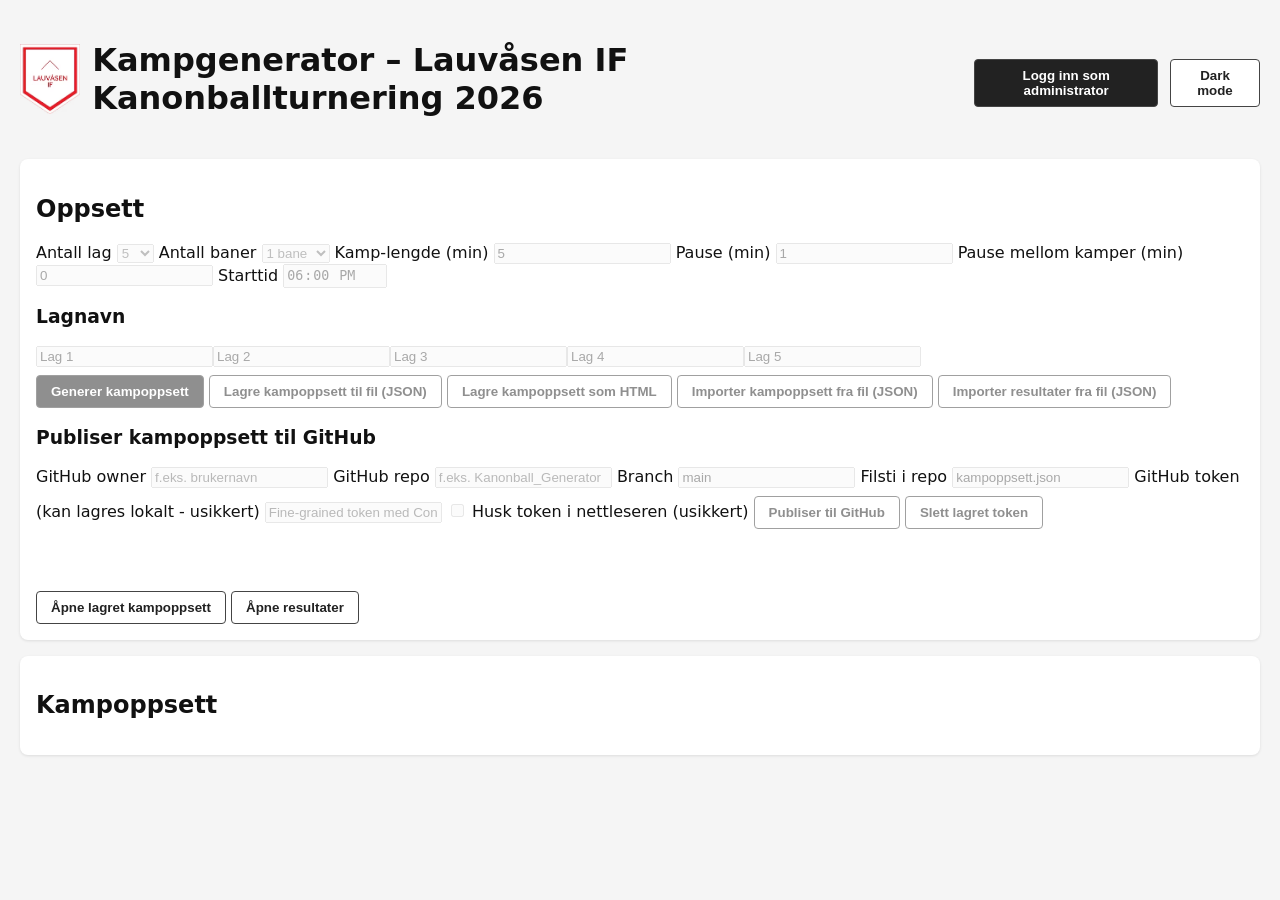
==== index.html @ 57fb6012 "Initial commit med alle filer" ====
<!DOCTYPE html>
<html lang="no">
<head>
  <meta charset="UTF-8">
  <title>Kampgenerator – Lauvåsen IF</title>
  <link rel="stylesheet" href="style.css">
</head>

<body>
  <script src="script.js"></script>

  <div class="header">
    <img src="lauvasen_logo.png" style="height:70px;">
    <h1>Kampgenerator – Lauvåsen IF Kanonballturnering 2026</h1>
    <button id="logoutBtn" onclick="logout()" class="secondary" style="display:none;">Logg ut</button>
    <button id="adminLoginBtn" style="display:block;">Logg inn som administrator</button>

<div id="adminLoginBox" style="display:none; margin-top:10px;">
  <input type="password" id="adminPassword" placeholder="Passord">
  <button id="adminSubmitBtn">Logg inn</button>
  <p id="adminMsg" style="color:red;"></p>
</div>

    <button id="darkToggle" class="dark-toggle secondary">Dark mode</button>
  </div>

  <div class="config">
    <h2>Oppsett</h2>

    <label>Antall lag</label>
    <select id="numTeams" class="adminOnly">
      <option>5</option><option>6</option><option>7</option>
      <option>8</option><option>9</option><option>10</option>
    </select>

    <label>Antall baner</label>
    <select id="numCourts" class="adminOnly">
      <option value="1">1 bane</option>
      <option value="2">2 baner</option>
    </select>

    <label>Kamp-lengde (min)</label>
    <input id="matchMinutes" type="number" value="5" class="adminOnly">

    <label>Pause (min)</label>
    <input id="breakMinutes" type="number" value="1" class="adminOnly">

    <label>Pause mellom kamper (min)</label>
    <input id="breakBetweenMatches" type="number" value="0" class="adminOnly">

    <label>Starttid</label>
    <input id="startTime" type="time" value="18:00" class="adminOnly">

    <h3>Lagnavn</h3>
    <div id="teamNames"></div>

    <button id="generateBtn" class="adminAction">Generer kampoppsett</button>

    <button id="saveScheduleBtn" class="adminAction secondary">Lagre kampoppsett til fil (JSON)</button>
    <button id="saveHTMLBtn" class="adminAction secondary">Lagre kampoppsett som HTML</button>

    <button onclick="importScheduleFromFile()" class="adminAction secondary">
      Importer kampoppsett fra fil (JSON)
    </button>

    <button onclick="importResultsFromFile()" class="adminAction secondary">
      Importer resultater fra fil (JSON)
    </button>

    <h3>Publiser kampoppsett til GitHub</h3>
    <label>GitHub owner</label>
    <input id="ghOwner" type="text" placeholder="f.eks. brukernavn" class="adminOnly">

    <label>GitHub repo</label>
    <input id="ghRepo" type="text" placeholder="f.eks. Kanonball_Generator" class="adminOnly">

    <label>Branch</label>
    <input id="ghBranch" type="text" value="main" class="adminOnly">

    <label>Filsti i repo</label>
    <input id="ghPath" type="text" value="kampoppsett.json" class="adminOnly">

    <label>GitHub token (kan lagres lokalt - usikkert)</label>
    <input id="ghToken" type="password" placeholder="Fine-grained token med Contents: write" class="adminOnly">
    <label>
      <input id="ghRememberToken" type="checkbox" class="adminOnly"> Husk token i nettleseren (usikkert)
    </label>

    <button id="publishGitHubBtn" class="adminAction secondary">Publiser til GitHub</button>
    <button id="clearGitHubTokenBtn" class="adminAction secondary">Slett lagret token</button>
    <p id="publishGitHubMsg"></p>

    <br><br>
    <button onclick="window.open('kampoppsett.html','_blank')" class="secondary">
      Åpne lagret kampoppsett
    </button>

    <button onclick="window.open('resultater.html','_blank')" class="secondary">
      Åpne resultater
    </button>
  </div>
  <div class="results">
    <h2>Kampoppsett</h2>
    <div id="scheduleContainer"></div>
  </div>

  <script>
    initDarkMode();
    loadResults();
    updateAdminVisibility();
    const numTeamsSelect = document.getElementById("numTeams");
    const teamNamesDiv = document.getElementById("teamNames");

    function renderTeamInputs() {
      const n = parseInt(numTeamsSelect.value);
      teamNamesDiv.innerHTML = "";
      for (let i = 1; i <= n; i++) {
        const inp = document.createElement("input");
        inp.type = "text";
        inp.id = "team_" + i;
        inp.value = "Lag " + i;
        inp.className = "adminOnly";
        teamNamesDiv.appendChild(inp);
      }
      updateAdminVisibility();
    }
    numTeamsSelect.addEventListener("change", renderTeamInputs);
    renderTeamInputs();

    document.getElementById("generateBtn").addEventListener("click", () => {
      const n = parseInt(numTeamsSelect.value);
      const numCourts = parseInt(document.getElementById("numCourts").value);
      const matchMinutes = parseInt(document.getElementById("matchMinutes").value);
      const breakMinutes = parseInt(document.getElementById("breakMinutes").value);
      const breakBetweenMatches = parseInt(document.getElementById("breakBetweenMatches").value) || 0;
      const startTime = document.getElementById("startTime").value || "18:00";

      const teams = [];
      for (let i = 1; i <= n; i++) {
        teams.push(document.getElementById("team_" + i).value.trim() || ("Lag " + i));
      }

      const { schedule } = buildSchedule(
        teams, numCourts, matchMinutes, breakMinutes, startTime, breakBetweenMatches
      );

      lastSchedule = { schedule, teams };
      saveSchedule(schedule, teams);

      let html = "<table><thead><tr>" +
        "<th>Runde</th><th>Start</th><th>Slutt</th><th>Bane</th><th>Lag A</th><th>Lag B</th>" +
        "</tr></thead><tbody>";

      schedule.forEach(slot => {
        slot.matches.forEach(m => {
          const colorA = teamColors[teams.indexOf(m.teamA) % teamColors.length];
          const colorB = teamColors[teams.indexOf(m.teamB) % teamColors.length];

          html += `
            <tr>
              <td>${slot.round}</td>
              <td>${minutesToTimeStr(slot.start)}</td>
              <td>${minutesToTimeStr(slot.end)}</td>
              <td class="court-${m.court}">${m.court}</td>
              <td><span class="team-tag" style="background:${colorA}">${m.teamA}</span></td>
              <td><span class="team-tag" style="background:${colorB}">${m.teamB}</span></td>
            </tr>
          `;
        });
      });

      html += "</tbody></table>";
      document.getElementById("scheduleContainer").innerHTML = html;
    });

    document.getElementById("saveScheduleBtn").addEventListener("click", async () => {
      const saved = await loadScheduleWithFallback();
      if (!saved) return alert("Ingen kampoppsett å lagre.");
      downloadJSON("kampoppsett.json", saved);
    });

    document.getElementById("saveHTMLBtn").addEventListener("click", () => {
      if (!lastSchedule) return alert("Generer kampoppsett først.");
      const html = document.getElementById("scheduleContainer").innerHTML;
      downloadHTML("kampoppsett.html", html);
    });

    const ghOwnerInput = document.getElementById("ghOwner");
    const ghRepoInput = document.getElementById("ghRepo");
    const ghBranchInput = document.getElementById("ghBranch");
    const ghPathInput = document.getElementById("ghPath");
    const ghTokenInput = document.getElementById("ghToken");
    const ghRememberTokenInput = document.getElementById("ghRememberToken");
    const publishGitHubBtn = document.getElementById("publishGitHubBtn");
    const clearGitHubTokenBtn = document.getElementById("clearGitHubTokenBtn");
    const publishGitHubMsg = document.getElementById("publishGitHubMsg");

    const savedGitHubPublishConfig = JSON.parse(localStorage.getItem("kanonball_github_publish_config") || "null");
    const savedGitHubToken = localStorage.getItem("kanonball_github_publish_token") || "";

    if (savedGitHubPublishConfig) {
      ghOwnerInput.value = savedGitHubPublishConfig.owner || "";
      ghRepoInput.value = savedGitHubPublishConfig.repo || "";
      ghBranchInput.value = savedGitHubPublishConfig.branch || "main";
      ghPathInput.value = savedGitHubPublishConfig.path || "kampoppsett.json";
    }

    if (savedGitHubToken) {
      ghTokenInput.value = savedGitHubToken;
      ghRememberTokenInput.checked = true;
    }

    publishGitHubBtn.addEventListener("click", async () => {
      const payload = await loadScheduleWithFallback();
      if (!payload) {
        publishGitHubMsg.style.color = "#c00";
        publishGitHubMsg.textContent = "Ingen kampoppsett å publisere.";
        return;
      }

      const config = {
        owner: ghOwnerInput.value.trim(),
        repo: ghRepoInput.value.trim(),
        branch: ghBranchInput.value.trim() || "main",
        path: ghPathInput.value.trim() || "kampoppsett.json"
      };

      const token = ghTokenInput.value.trim();
      if (!token) {
        publishGitHubMsg.style.color = "#c00";
        publishGitHubMsg.textContent = "Skriv inn GitHub token for publisering.";
        return;
      }

      publishGitHubBtn.disabled = true;
      publishGitHubMsg.style.color = "#666";
      publishGitHubMsg.textContent = "Publiserer til GitHub...";

      try {
        await publishScheduleToGitHub(payload, config, token);

        localStorage.setItem("kanonball_github_publish_config", JSON.stringify(config));
        if (ghRememberTokenInput.checked) {
          localStorage.setItem("kanonball_github_publish_token", token);
        } else {
          localStorage.removeItem("kanonball_github_publish_token");
          ghTokenInput.value = "";
        }

        publishGitHubMsg.style.color = "green";
        publishGitHubMsg.textContent = `Publisert til ${config.owner}/${config.repo}:${config.path}`;
      } catch (err) {
        publishGitHubMsg.style.color = "#c00";
        publishGitHubMsg.textContent = err instanceof Error ? err.message : "Ukjent feil ved publisering.";
      } finally {
        publishGitHubBtn.disabled = false;
        updateAdminVisibility();
      }
    });

    clearGitHubTokenBtn.addEventListener("click", () => {
      localStorage.removeItem("kanonball_github_publish_token");
      ghTokenInput.value = "";
      ghRememberTokenInput.checked = false;
      publishGitHubMsg.style.color = "#666";
      publishGitHubMsg.textContent = "Lagret GitHub-token slettet.";
    });

  // Hash for passordet KB2026
  const DEFAULT_HASH = "-7c4b0527";

  function hash(str) {
    let h = 0;
    for (let i = 0; i < str.length; i++) {
      h = (h << 5) - h + str.charCodeAt(i);
      h |= 0;
    }
    return h.toString(16);
  }

  // Vis/skjul login-boks
  document.getElementById("adminLoginBtn").addEventListener("click", () => {
    const box = document.getElementById("adminLoginBox");
    box.style.display = box.style.display === "none" ? "block" : "none";
  });

  // Logg inn
  document.getElementById("adminSubmitBtn").addEventListener("click", () => {
    const pw = document.getElementById("adminPassword").value;

    if (hash(pw) === DEFAULT_HASH) {
      localStorage.setItem("is_admin", "true");
      document.getElementById("adminMsg").style.color = "green";
      document.getElementById("adminMsg").textContent = "Innlogging vellykket";

      // Oppdater UI umiddelbar og reload siden
      updateAdminVisibility();
      setTimeout(() => location.reload(), 500);
    } else {
      document.getElementById("adminMsg").textContent = "Feil passord.";
    }
  });
</script>

</body>
</html>
---- style.css ----
:root {
  --bg: #f5f5f5;
  --fg: #111;
  --card-bg: #fff;
  --card-border: rgba(0,0,0,0.1);
  --table-border: #ddd;
  --table-header-bg: #eee;
}

body.dark {
  --bg: #121212;
  --fg: #f5f5f5;
  --card-bg: #1e1e1e;
  --card-border: rgba(255,255,255,0.1);
  --table-border: #444;
  --table-header-bg: #333;
}

body {
  font-family: system-ui, sans-serif;
  margin: 20px;
  background: var(--bg);
  color: var(--fg);
}

.header {
  display: flex;
  align-items: center;
  gap: 12px;
  margin-bottom: 20px;
}

.config, .results {
  background: var(--card-bg);
  padding: 16px;
  margin-bottom: 16px;
  border-radius: 8px;
  box-shadow: 0 1px 3px var(--card-border);
}

table {
  border-collapse: collapse;
  width: 100%;
  margin-top: 10px;
  font-size: 0.9rem;
}

th, td {
  border: 1px solid var(--table-border);
  padding: 4px 6px;
  text-align: left;
}

th {
  background: var(--table-header-bg);
}

.team-tag {
  display: inline-block;
  padding: 2px 6px;
  border-radius: 4px;
  color: #fff;
  font-weight: 600;
}

.court-A { background: #d9f2ff; }
.court-B { background: #ffe6cc; }
.court-C { background: #d4f7d4; }
.court-D { background: #f9e4ff; }
.court-E { background: #fff7cc; }

body.dark .court-A { background: #1a4a5e; color: #d9f2ff; }
body.dark .court-B { background: #5e3a1a; color: #ffe6cc; }
body.dark .court-C { background: #1a4a1a; color: #d4f7d4; }
body.dark .court-D { background: #3a1a4a; color: #f9e4ff; }
body.dark .court-E { background: #4a4a1a; color: #fff7cc; }

.score-input {
  width: 160px;
}

.reset-btn {
  cursor: pointer;
  color: red;
  font-weight: bold;
  margin-left: 6px;
}

.dark-toggle {
  margin-left: auto;
}

button {
  padding: 8px 14px;
  margin-top: 8px;
  cursor: pointer;
  border-radius: 4px;
  border: 1px solid #444;
  background: #222;
  color: #fff;
  font-weight: 600;
}

button.secondary {
  background: #fff;
  color: #222;
}

body.dark button.secondary {
  background: #333;
  color: #f5f5f5;
}
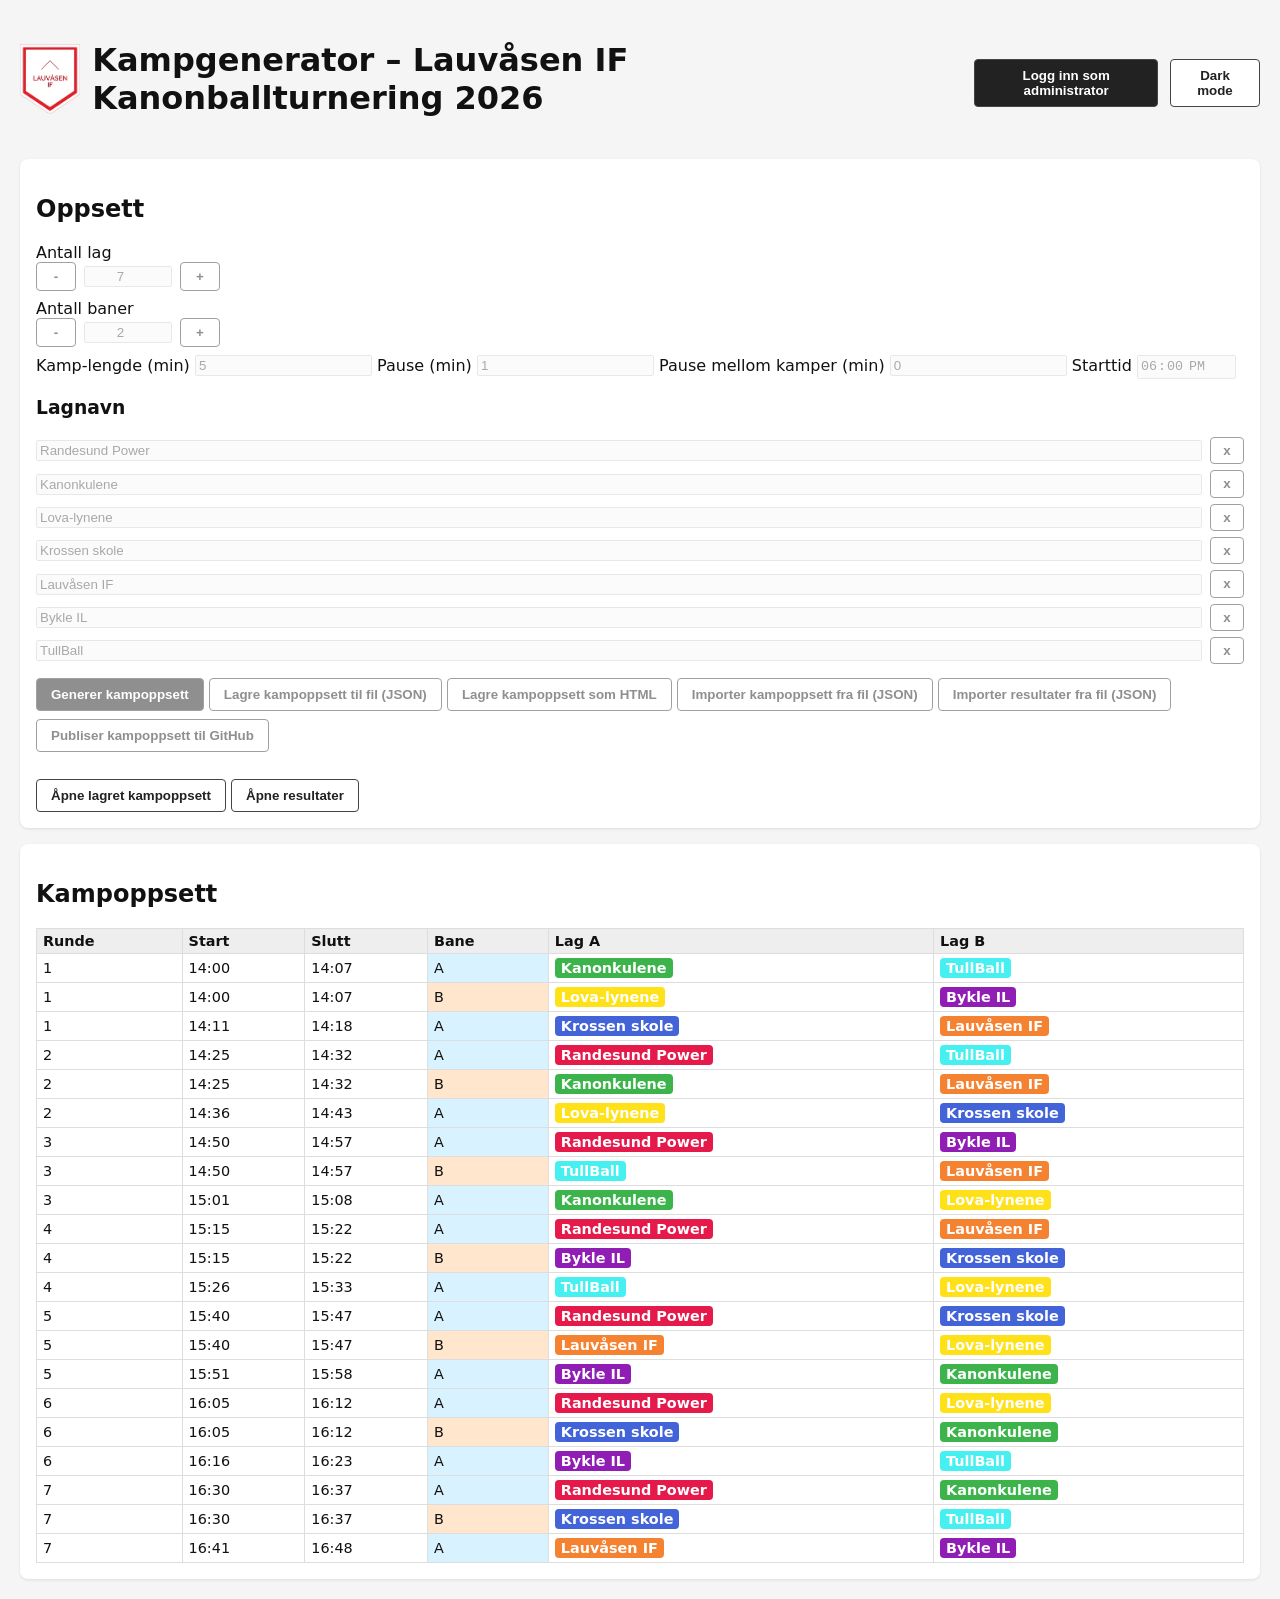
==== commit fc7b3757: "Initial commit med alle filer" ====
--- a/index.html
+++ b/index.html
@@ -28,16 +28,18 @@
     <h2>Oppsett</h2>
 
     <label>Antall lag</label>
-    <select id="numTeams" class="adminOnly">
-      <option>5</option><option>6</option><option>7</option>
-      <option>8</option><option>9</option><option>10</option>
-    </select>
+    <div class="counter-control">
+      <button id="numTeamsMinus" type="button" class="adminAction secondary">-</button>
+      <input id="numTeams" type="number" value="5" min="2" max="30" readonly class="adminOnly counter-value">
+      <button id="numTeamsPlus" type="button" class="adminAction secondary">+</button>
+    </div>
 
     <label>Antall baner</label>
-    <select id="numCourts" class="adminOnly">
-      <option value="1">1 bane</option>
-      <option value="2">2 baner</option>
-    </select>
+    <div class="counter-control">
+      <button id="numCourtsMinus" type="button" class="adminAction secondary">-</button>
+      <input id="numCourts" type="number" value="2" min="1" max="10" readonly class="adminOnly counter-value">
+      <button id="numCourtsPlus" type="button" class="adminAction secondary">+</button>
+    </div>
 
     <label>Kamp-lengde (min)</label>
     <input id="matchMinutes" type="number" value="5" class="adminOnly">
@@ -67,28 +69,7 @@
       Importer resultater fra fil (JSON)
     </button>
 
-    <h3>Publiser kampoppsett til GitHub</h3>
-    <label>GitHub owner</label>
-    <input id="ghOwner" type="text" placeholder="f.eks. brukernavn" class="adminOnly">
-
-    <label>GitHub repo</label>
-    <input id="ghRepo" type="text" placeholder="f.eks. Kanonball_Generator" class="adminOnly">
-
-    <label>Branch</label>
-    <input id="ghBranch" type="text" value="main" class="adminOnly">
-
-    <label>Filsti i repo</label>
-    <input id="ghPath" type="text" value="kampoppsett.json" class="adminOnly">
-
-    <label>GitHub token (kan lagres lokalt - usikkert)</label>
-    <input id="ghToken" type="password" placeholder="Fine-grained token med Contents: write" class="adminOnly">
-    <label>
-      <input id="ghRememberToken" type="checkbox" class="adminOnly"> Husk token i nettleseren (usikkert)
-    </label>
-
-    <button id="publishGitHubBtn" class="adminAction secondary">Publiser til GitHub</button>
-    <button id="clearGitHubTokenBtn" class="adminAction secondary">Slett lagret token</button>
-    <p id="publishGitHubMsg"></p>
+    <button id="openPublishModalBtn" class="adminAction secondary">Publiser kampoppsett til GitHub</button>
 
     <br><br>
     <button onclick="window.open('kampoppsett.html','_blank')" class="secondary">
@@ -99,6 +80,38 @@
       Åpne resultater
     </button>
   </div>
+
+  <div id="publishModalOverlay" class="modal-overlay">
+    <div class="modal-card">
+      <div class="modal-header-row">
+        <h3>Publiser kampoppsett til GitHub</h3>
+        <button id="closePublishModalBtn" type="button" class="secondary">Lukk</button>
+      </div>
+
+      <label>GitHub owner</label>
+      <input id="ghOwner" type="text" placeholder="f.eks. brukernavn" class="adminOnly">
+
+      <label>GitHub repo</label>
+      <input id="ghRepo" type="text" placeholder="f.eks. Kanonball_Generator" class="adminOnly">
+
+      <label>Branch</label>
+      <input id="ghBranch" type="text" value="main" class="adminOnly">
+
+      <label>Filsti i repo</label>
+      <input id="ghPath" type="text" value="kampoppsett.json" class="adminOnly">
+
+      <label>GitHub token (kan lagres lokalt - usikkert)</label>
+      <input id="ghToken" type="password" placeholder="Fine-grained token med Contents: write" class="adminOnly">
+      <label>
+        <input id="ghRememberToken" type="checkbox" class="adminOnly"> Husk token i nettleseren (usikkert)
+      </label>
+
+      <button id="publishGitHubBtn" class="adminAction secondary">Publiser til GitHub</button>
+      <button id="clearGitHubTokenBtn" class="adminAction secondary">Slett lagret token</button>
+      <p id="publishGitHubMsg"></p>
+    </div>
+  </div>
+
   <div class="results">
     <h2>Kampoppsett</h2>
     <div id="scheduleContainer"></div>
@@ -108,45 +121,70 @@
     initDarkMode();
     loadResults();
     updateAdminVisibility();
-    const numTeamsSelect = document.getElementById("numTeams");
+    const numTeamsInput = document.getElementById("numTeams");
+    const numCourtsInput = document.getElementById("numCourts");
+    const numTeamsMinusBtn = document.getElementById("numTeamsMinus");
+    const numTeamsPlusBtn = document.getElementById("numTeamsPlus");
+    const numCourtsMinusBtn = document.getElementById("numCourtsMinus");
+    const numCourtsPlusBtn = document.getElementById("numCourtsPlus");
+    const openPublishModalBtn = document.getElementById("openPublishModalBtn");
+    const closePublishModalBtn = document.getElementById("closePublishModalBtn");
+    const publishModalOverlay = document.getElementById("publishModalOverlay");
     const teamNamesDiv = document.getElementById("teamNames");
+    let teamNamesMemory = [];
+
+    function adjustCounter(inputEl, delta) {
+      const min = parseInt(inputEl.min || "1", 10);
+      const max = parseInt(inputEl.max || "999", 10);
+      const current = parseInt(inputEl.value || String(min), 10);
+      const next = Math.max(min, Math.min(max, current + delta));
+      inputEl.value = String(next);
+      return next;
+    }
 
     function renderTeamInputs() {
-      const n = parseInt(numTeamsSelect.value);
+      const n = parseInt(numTeamsInput.value, 10);
       teamNamesDiv.innerHTML = "";
       for (let i = 1; i <= n; i++) {
+        const row = document.createElement("div");
+        row.className = "team-row";
+
         const inp = document.createElement("input");
         inp.type = "text";
         inp.id = "team_" + i;
-        inp.value = "Lag " + i;
+        inp.value = teamNamesMemory[i - 1] || ("Lag " + i);
         inp.className = "adminOnly";
-        teamNamesDiv.appendChild(inp);
+
+        const delBtn = document.createElement("button");
+        delBtn.type = "button";
+        delBtn.textContent = "x";
+        delBtn.className = "adminAction secondary delete-team-btn";
+        delBtn.dataset.index = String(i - 1);
+
+        row.appendChild(inp);
+        row.appendChild(delBtn);
+        teamNamesDiv.appendChild(row);
       }
       updateAdminVisibility();
     }
-    numTeamsSelect.addEventListener("change", renderTeamInputs);
-    renderTeamInputs();
-
-    document.getElementById("generateBtn").addEventListener("click", () => {
-      const n = parseInt(numTeamsSelect.value);
-      const numCourts = parseInt(document.getElementById("numCourts").value);
-      const matchMinutes = parseInt(document.getElementById("matchMinutes").value);
-      const breakMinutes = parseInt(document.getElementById("breakMinutes").value);
-      const breakBetweenMatches = parseInt(document.getElementById("breakBetweenMatches").value) || 0;
-      const startTime = document.getElementById("startTime").value || "18:00";
-
-      const teams = [];
+
+    function rememberCurrentTeamNames() {
+      const n = parseInt(numTeamsInput.value, 10);
+      const next = [];
+
       for (let i = 1; i <= n; i++) {
-        teams.push(document.getElementById("team_" + i).value.trim() || ("Lag " + i));
-      }
-
-      const { schedule } = buildSchedule(
-        teams, numCourts, matchMinutes, breakMinutes, startTime, breakBetweenMatches
-      );
-
-      lastSchedule = { schedule, teams };
-      saveSchedule(schedule, teams);
-
+        const input = document.getElementById("team_" + i);
+        if (input) {
+          next.push(input.value);
+        } else {
+          next.push(teamNamesMemory[i - 1] || ("Lag " + i));
+        }
+      }
+
+      teamNamesMemory = next;
+    }
+
+    function renderScheduleTable(schedule, teams) {
       let html = "<table><thead><tr>" +
         "<th>Runde</th><th>Start</th><th>Slutt</th><th>Bane</th><th>Lag A</th><th>Lag B</th>" +
         "</tr></thead><tbody>";
@@ -171,6 +209,117 @@
 
       html += "</tbody></table>";
       document.getElementById("scheduleContainer").innerHTML = html;
+    }
+
+    function applyScheduleToIndex(data) {
+      if (!data || !Array.isArray(data.schedule) || !Array.isArray(data.teams)) return;
+
+      const teams = data.teams;
+      const schedule = data.schedule;
+
+      const minTeams = parseInt(numTeamsInput.min || "2", 10);
+      const maxTeams = parseInt(numTeamsInput.max || "30", 10);
+      const safeTeamCount = Math.max(minTeams, Math.min(maxTeams, teams.length));
+      numTeamsInput.value = String(safeTeamCount);
+      teamNamesMemory = teams.slice(0, safeTeamCount);
+
+      renderTeamInputs();
+
+      teams.forEach((teamName, idx) => {
+        const input = document.getElementById("team_" + (idx + 1));
+        if (input) input.value = teamName;
+      });
+
+      lastSchedule = { schedule, teams };
+      renderScheduleTable(schedule, teams);
+    }
+
+    window.handleScheduleImported = applyScheduleToIndex;
+
+    openPublishModalBtn.addEventListener("click", () => {
+      publishModalOverlay.classList.add("open");
+    });
+
+    closePublishModalBtn.addEventListener("click", () => {
+      publishModalOverlay.classList.remove("open");
+    });
+
+    publishModalOverlay.addEventListener("click", e => {
+      if (e.target === publishModalOverlay) {
+        publishModalOverlay.classList.remove("open");
+      }
+    });
+
+    numTeamsMinusBtn.addEventListener("click", () => {
+      rememberCurrentTeamNames();
+      adjustCounter(numTeamsInput, -1);
+      renderTeamInputs();
+    });
+
+    numTeamsPlusBtn.addEventListener("click", () => {
+      rememberCurrentTeamNames();
+      adjustCounter(numTeamsInput, 1);
+      renderTeamInputs();
+    });
+
+    teamNamesDiv.addEventListener("input", () => {
+      rememberCurrentTeamNames();
+    });
+
+    teamNamesDiv.addEventListener("click", e => {
+      const target = e.target;
+      if (!(target instanceof HTMLElement)) return;
+      if (!target.classList.contains("delete-team-btn")) return;
+      if (!isAdmin()) return;
+
+      rememberCurrentTeamNames();
+
+      const idx = parseInt(target.dataset.index || "-1", 10);
+      if (idx < 0 || idx >= teamNamesMemory.length) return;
+
+      const minTeams = parseInt(numTeamsInput.min || "2", 10);
+      if (teamNamesMemory.length <= minTeams) return;
+
+      teamNamesMemory.splice(idx, 1);
+      numTeamsInput.value = String(teamNamesMemory.length);
+      renderTeamInputs();
+    });
+
+    numCourtsMinusBtn.addEventListener("click", () => {
+      adjustCounter(numCourtsInput, -1);
+    });
+
+    numCourtsPlusBtn.addEventListener("click", () => {
+      adjustCounter(numCourtsInput, 1);
+    });
+
+    renderTeamInputs();
+
+    loadScheduleWithFallback().then(saved => {
+      if (saved) applyScheduleToIndex(saved);
+    });
+
+    document.getElementById("generateBtn").addEventListener("click", () => {
+      const n = parseInt(numTeamsInput.value, 10);
+      const numCourts = parseInt(numCourtsInput.value, 10);
+      const matchMinutes = parseInt(document.getElementById("matchMinutes").value);
+      const breakMinutes = parseInt(document.getElementById("breakMinutes").value);
+      const breakBetweenMatches = parseInt(document.getElementById("breakBetweenMatches").value) || 0;
+      const startTime = document.getElementById("startTime").value || "18:00";
+
+      const teams = [];
+      for (let i = 1; i <= n; i++) {
+        teams.push(document.getElementById("team_" + i).value.trim() || ("Lag " + i));
+      }
+
+      const { schedule } = buildSchedule(
+        teams, numCourts, matchMinutes, breakMinutes, startTime, breakBetweenMatches
+      );
+
+      lastSchedule = { schedule, teams };
+      saveSchedule(schedule, teams);
+
+      renderScheduleTable(schedule, teams);
     });
 
     document.getElementById("saveScheduleBtn").addEventListener("click", async () => {
--- a/style.css
+++ b/style.css
@@ -90,6 +90,81 @@
   margin-left: auto;
 }
 
+.counter-control {
+  display: flex;
+  align-items: center;
+  gap: 8px;
+  margin-bottom: 8px;
+}
+
+.counter-control button {
+  margin-top: 0;
+  padding: 6px 12px;
+  min-width: 40px;
+}
+
+.counter-value {
+  width: 80px;
+  text-align: center;
+}
+
+.team-row {
+  display: flex;
+  align-items: center;
+  gap: 8px;
+  margin-bottom: 6px;
+}
+
+.team-row input {
+  flex: 1;
+}
+
+.delete-team-btn {
+  margin-top: 0;
+  min-width: 34px;
+  padding: 6px 10px;
+  line-height: 1;
+}
+
+.modal-overlay {
+  position: fixed;
+  inset: 0;
+  background: rgba(0, 0, 0, 0.45);
+  display: none;
+  align-items: center;
+  justify-content: center;
+  z-index: 1000;
+  padding: 16px;
+}
+
+.modal-overlay.open {
+  display: flex;
+}
+
+.modal-card {
+  width: 100%;
+  max-width: 540px;
+  max-height: 90vh;
+  overflow-y: auto;
+  background: var(--card-bg);
+  color: var(--fg);
+  border: 1px solid var(--table-border);
+  border-radius: 10px;
+  padding: 16px;
+}
+
+.modal-header-row {
+  display: flex;
+  justify-content: space-between;
+  align-items: center;
+  gap: 12px;
+  margin-bottom: 8px;
+}
+
+.modal-header-row h3 {
+  margin: 0;
+}
+
 button {
   padding: 8px 14px;
   margin-top: 8px;
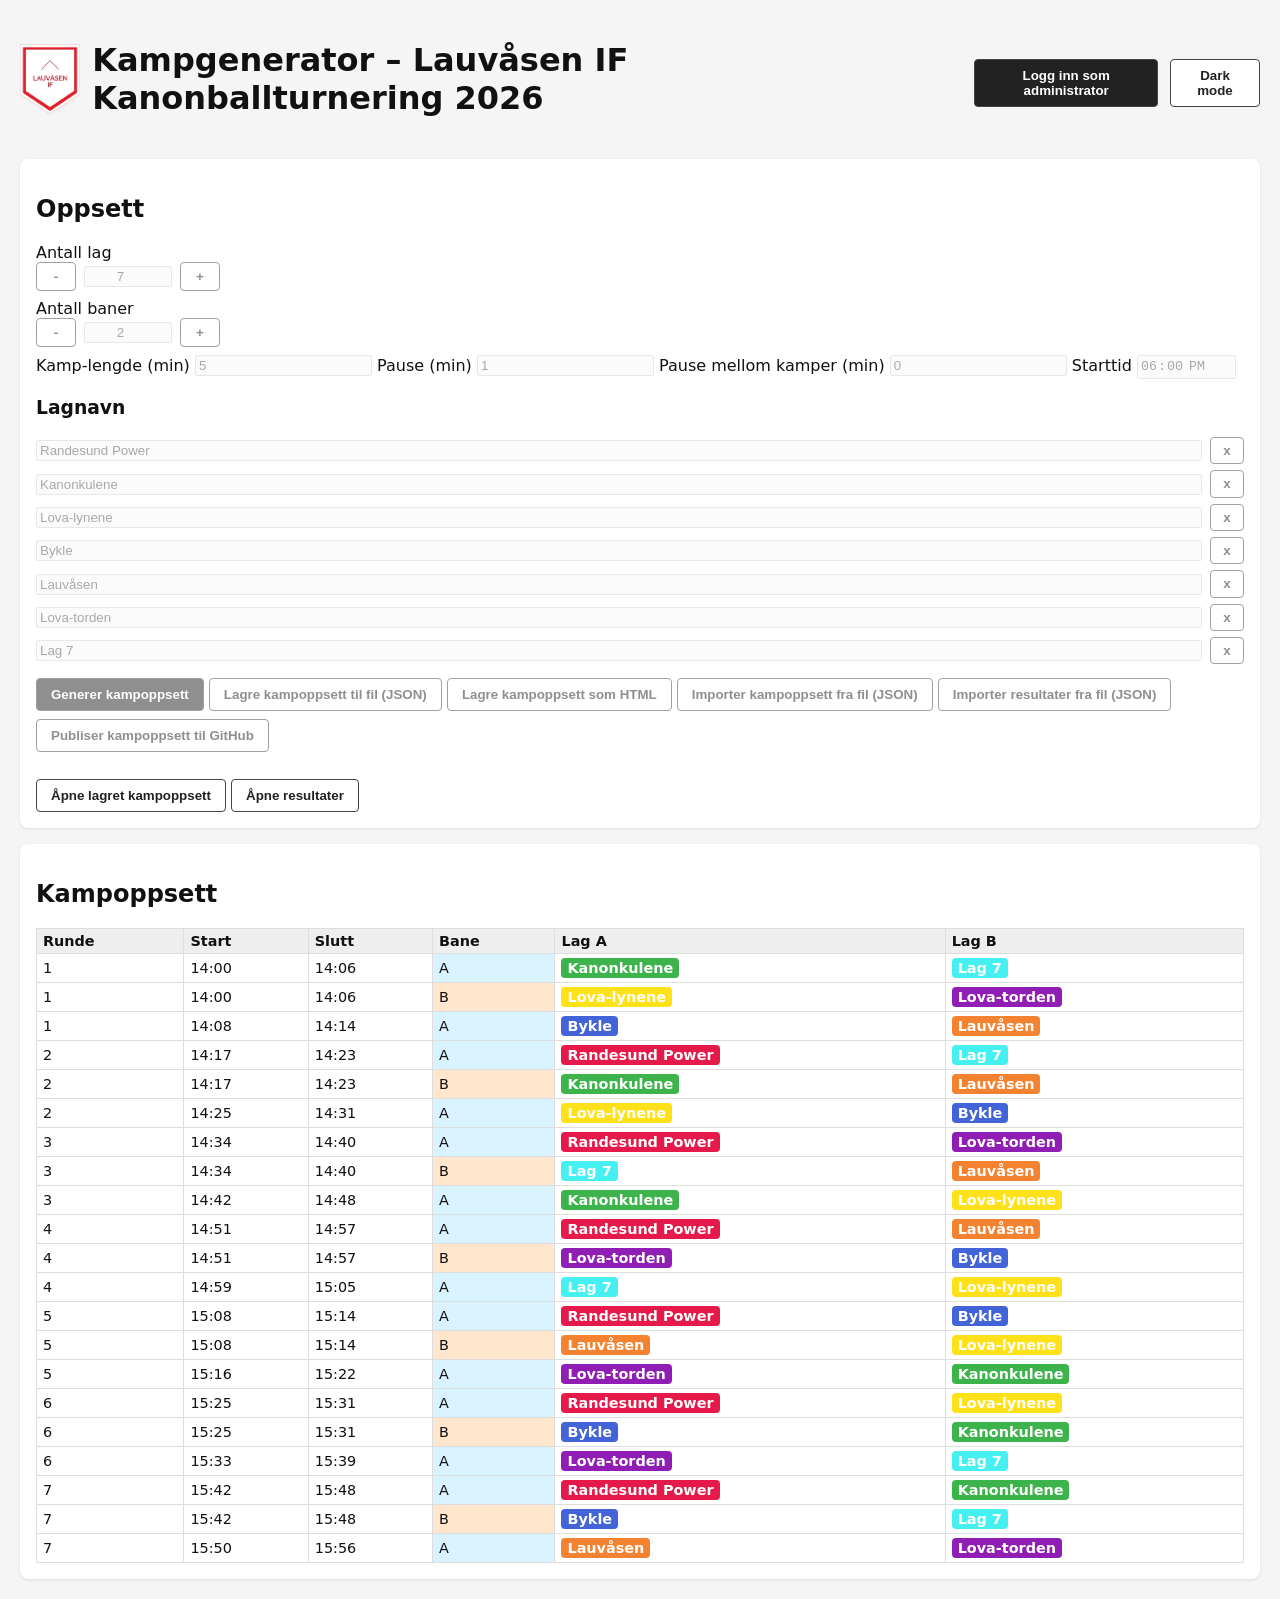
==== commit 07193517: "Initial commit med alle filer" ====
--- a/index.html
+++ b/index.html
@@ -120,6 +120,7 @@
   <script>
     initDarkMode();
     loadResults();
+    initAdminLogin();
     updateAdminVisibility();
     const numTeamsInput = document.getElementById("numTeams");
     const numCourtsInput = document.getElementById("numCourts");
@@ -414,41 +415,6 @@
       publishGitHubMsg.style.color = "#666";
       publishGitHubMsg.textContent = "Lagret GitHub-token slettet.";
     });
-
-  // Hash for passordet KB2026
-  const DEFAULT_HASH = "-7c4b0527";
-
-  function hash(str) {
-    let h = 0;
-    for (let i = 0; i < str.length; i++) {
-      h = (h << 5) - h + str.charCodeAt(i);
-      h |= 0;
-    }
-    return h.toString(16);
-  }
-
-  // Vis/skjul login-boks
-  document.getElementById("adminLoginBtn").addEventListener("click", () => {
-    const box = document.getElementById("adminLoginBox");
-    box.style.display = box.style.display === "none" ? "block" : "none";
-  });
-
-  // Logg inn
-  document.getElementById("adminSubmitBtn").addEventListener("click", () => {
-    const pw = document.getElementById("adminPassword").value;
-
-    if (hash(pw) === DEFAULT_HASH) {
-      localStorage.setItem("is_admin", "true");
-      document.getElementById("adminMsg").style.color = "green";
-      document.getElementById("adminMsg").textContent = "Innlogging vellykket";
-
-      // Oppdater UI umiddelbar og reload siden
-      updateAdminVisibility();
-      setTimeout(() => location.reload(), 500);
-    } else {
-      document.getElementById("adminMsg").textContent = "Feil passord.";
-    }
-  });
 </script>
 
 </body>
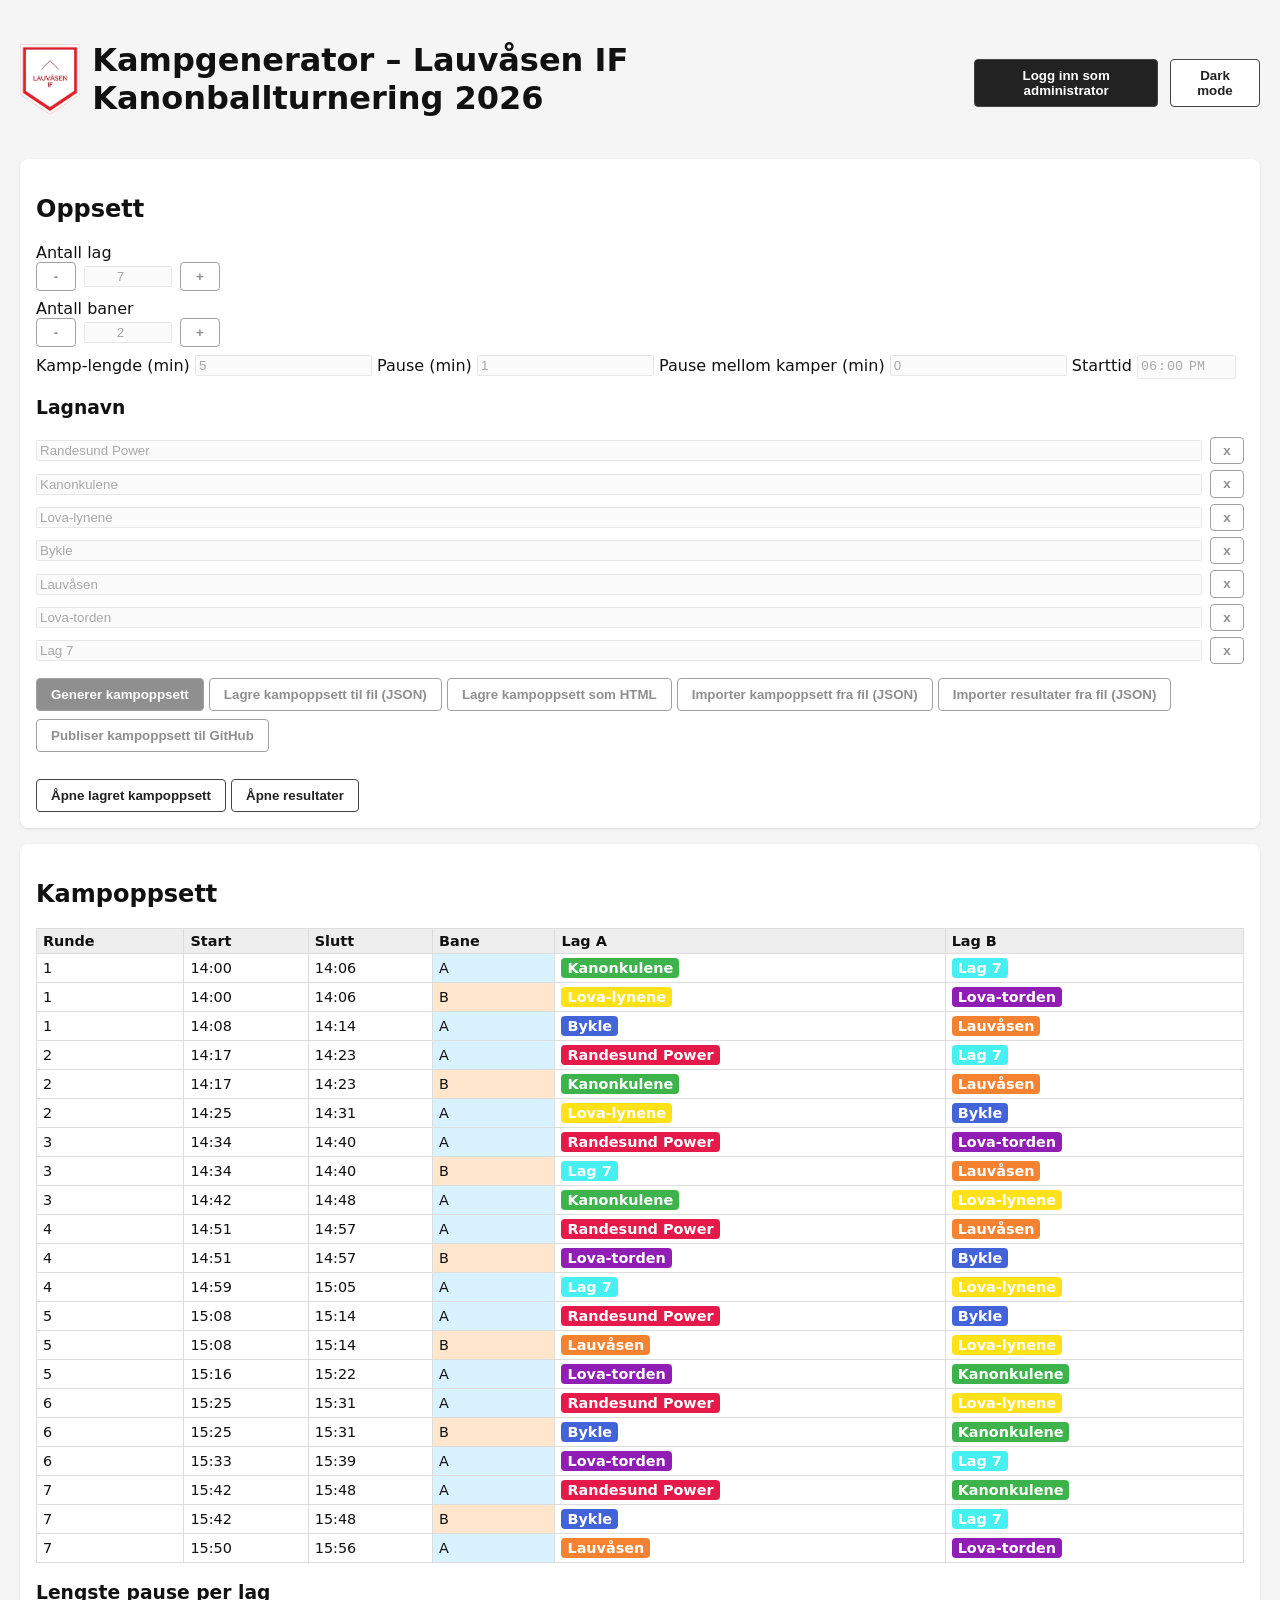
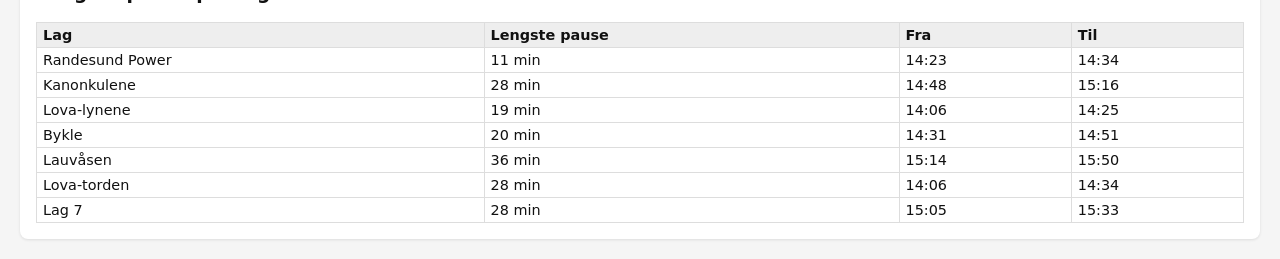
==== commit 7d5e6fad: "Initial commit med alle filer" ====
--- a/index.html
+++ b/index.html
@@ -115,6 +115,7 @@
   <div class="results">
     <h2>Kampoppsett</h2>
     <div id="scheduleContainer"></div>
+    <div id="breakSummaryContainer"></div>
   </div>
 
   <script>
@@ -132,6 +133,7 @@
     const closePublishModalBtn = document.getElementById("closePublishModalBtn");
     const publishModalOverlay = document.getElementById("publishModalOverlay");
     const teamNamesDiv = document.getElementById("teamNames");
+    const breakSummaryContainer = document.getElementById("breakSummaryContainer");
     let teamNamesMemory = [];
 
     function adjustCounter(inputEl, delta) {
@@ -212,6 +214,54 @@
       document.getElementById("scheduleContainer").innerHTML = html;
     }
 
+    function renderLongestBreakTable(schedule, teams) {
+      const teamMatches = new Map();
+      teams.forEach(team => teamMatches.set(team, []));
+
+      schedule.forEach(slot => {
+        slot.matches.forEach(match => {
+          teamMatches.get(match.teamA)?.push({ start: slot.start, end: slot.end });
+          teamMatches.get(match.teamB)?.push({ start: slot.start, end: slot.end });
+        });
+      });
+
+      let html = "<h3>Lengste pause per lag</h3>";
+      html += "<table><thead><tr>" +
+        "<th>Lag</th><th>Lengste pause</th><th>Fra</th><th>Til</th>" +
+        "</tr></thead><tbody>";
+
+      teams.forEach(team => {
+        const matches = teamMatches.get(team) || [];
+        let longestBreak = null;
+
+        for (let i = 1; i < matches.length; i++) {
+          const prev = matches[i - 1];
+          const current = matches[i];
+          const breakMinutes = current.start - prev.end;
+
+          if (!longestBreak || breakMinutes > longestBreak.minutes) {
+            longestBreak = {
+              minutes: breakMinutes,
+              from: prev.end,
+              to: current.start
+            };
+          }
+        }
+
+        html += `
+          <tr>
+            <td>${team}</td>
+            <td>${longestBreak ? `${longestBreak.minutes} min` : "Ikke relevant"}</td>
+            <td>${longestBreak ? minutesToTimeStr(longestBreak.from) : "-"}</td>
+            <td>${longestBreak ? minutesToTimeStr(longestBreak.to) : "-"}</td>
+          </tr>
+        `;
+      });
+
+      html += "</tbody></table>";
+      breakSummaryContainer.innerHTML = html;
+    }
+
     function applyScheduleToIndex(data) {
       if (!data || !Array.isArray(data.schedule) || !Array.isArray(data.teams)) return;
 
@@ -233,6 +283,7 @@
 
       lastSchedule = { schedule, teams };
       renderScheduleTable(schedule, teams);
+      renderLongestBreakTable(schedule, teams);
     }
 
     window.handleScheduleImported = applyScheduleToIndex;
@@ -321,6 +372,7 @@
       saveSchedule(schedule, teams);
 
       renderScheduleTable(schedule, teams);
+      renderLongestBreakTable(schedule, teams);
     });
 
     document.getElementById("saveScheduleBtn").addEventListener("click", async () => {
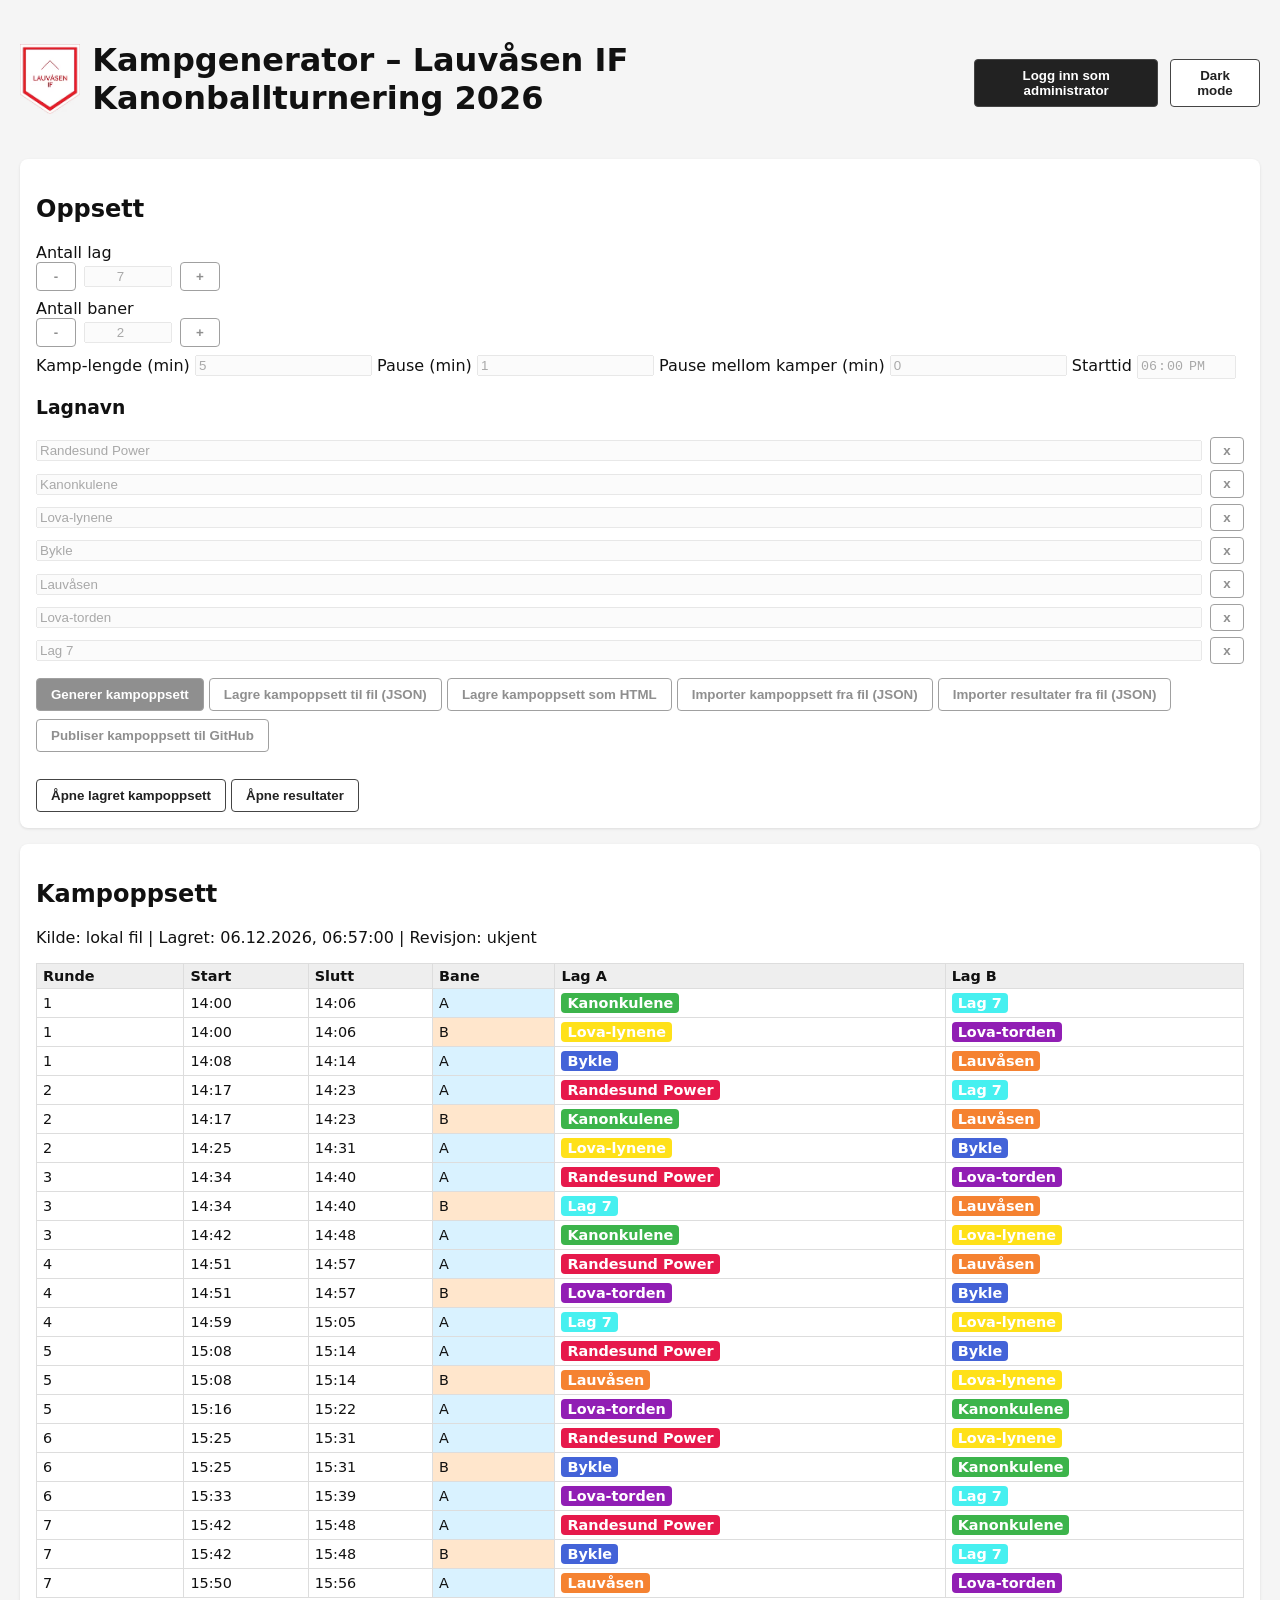
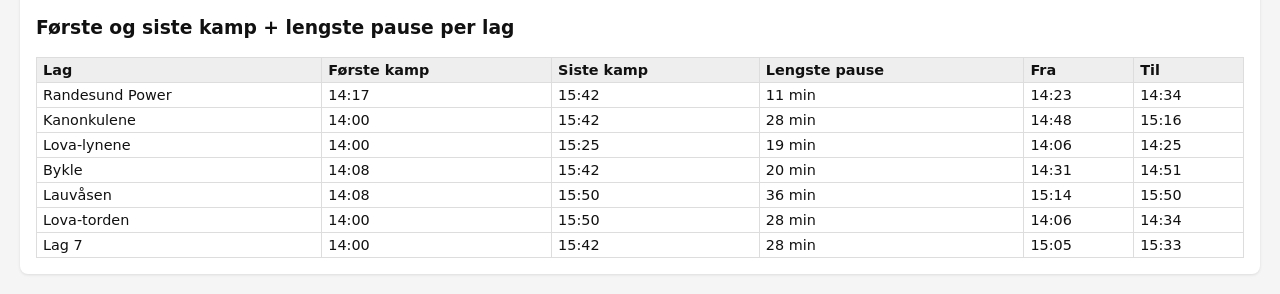
==== commit 7461a57a: "Initial commit med alle filer" ====
--- a/index.html
+++ b/index.html
@@ -114,6 +114,7 @@
 
   <div class="results">
     <h2>Kampoppsett</h2>
+    <p id="scheduleSourceStatus"></p>
     <div id="scheduleContainer"></div>
     <div id="breakSummaryContainer"></div>
   </div>
@@ -225,9 +226,9 @@
         });
       });
 
-      let html = "<h3>Lengste pause per lag</h3>";
+      let html = "<h3>Første og siste kamp + lengste pause per lag</h3>";
       html += "<table><thead><tr>" +
-        "<th>Lag</th><th>Lengste pause</th><th>Fra</th><th>Til</th>" +
+        "<th>Lag</th><th>Første kamp</th><th>Siste kamp</th><th>Lengste pause</th><th>Fra</th><th>Til</th>" +
         "</tr></thead><tbody>";
 
       teams.forEach(team => {
@@ -248,9 +249,14 @@
           }
         }
 
+        const firstMatch = matches.length > 0 ? minutesToTimeStr(matches[0].start) : "-";
+        const lastMatch = matches.length > 0 ? minutesToTimeStr(matches[matches.length - 1].start) : "-";
+
         html += `
           <tr>
             <td>${team}</td>
+            <td>${firstMatch}</td>
+            <td>${lastMatch}</td>
             <td>${longestBreak ? `${longestBreak.minutes} min` : "Ikke relevant"}</td>
             <td>${longestBreak ? minutesToTimeStr(longestBreak.from) : "-"}</td>
             <td>${longestBreak ? minutesToTimeStr(longestBreak.to) : "-"}</td>
@@ -281,7 +287,9 @@
         if (input) input.value = teamName;
       });
 
-      lastSchedule = { schedule, teams };
+      const savedAt = getScheduleSavedAt(data) || new Date().toISOString();
+      const revision = getPayloadRevision(data);
+      lastSchedule = { schedule, teams, savedAt, revision };
       renderScheduleTable(schedule, teams);
       renderLongestBreakTable(schedule, teams);
     }
@@ -347,8 +355,20 @@
 
     renderTeamInputs();
 
-    loadScheduleWithFallback().then(saved => {
-      if (saved) applyScheduleToIndex(saved);
+    const scheduleSourceStatusEl = document.getElementById("scheduleSourceStatus");
+
+    function updateScheduleSourceStatus(payload, source) {
+      if (!scheduleSourceStatusEl) return;
+      const sourceLabel = { github: "GitHub", "local-file": "lokal fil", "local-cache": "lokal cache" }[source] || (source || "lokal");
+      scheduleSourceStatusEl.textContent =
+        `Kilde: ${sourceLabel} | Lagret: ${formatSavedAt(payload?.savedAt)} | Revisjon: ${formatRevision(getPayloadRevision(payload))}`;
+    }
+
+    loadSharedScheduleWithSource().then(loaded => {
+      if (loaded) {
+        applyScheduleToIndex(loaded.payload);
+        updateScheduleSourceStatus(loaded.payload, loaded.source);
+      }
     });
 
     document.getElementById("generateBtn").addEventListener("click", () => {
@@ -368,8 +388,11 @@
         teams, numCourts, matchMinutes, breakMinutes, startTime, breakBetweenMatches
       );
 
-      lastSchedule = { schedule, teams };
-      saveSchedule(schedule, teams);
+      const savedAt = new Date().toISOString();
+      const revision = getPayloadRevision(lastSchedule);
+      lastSchedule = { schedule, teams, savedAt, revision };
+      saveSchedule(schedule, teams, savedAt, revision);
+      updateScheduleSourceStatus(lastSchedule, "lokal cache");
 
       renderScheduleTable(schedule, teams);
       renderLongestBreakTable(schedule, teams);
@@ -420,6 +443,18 @@
         return;
       }
 
+      const payloadToPublish = createSchedulePayloadWithRevision(
+        payload.schedule,
+        payload.teams,
+        getScheduleSavedAt(payload),
+        getPayloadRevision(payload)
+      );
+      saveSchedule(
+        payloadToPublish.schedule,
+        payloadToPublish.teams,
+        payloadToPublish.savedAt,
+        payloadToPublish.revision
+      );
       const config = {
         owner: ghOwnerInput.value.trim(),
         repo: ghRepoInput.value.trim(),
@@ -439,7 +474,16 @@
       publishGitHubMsg.textContent = "Publiserer til GitHub...";
 
       try {
-        await publishScheduleToGitHub(payload, config, token);
+        const publishResponse = await publishScheduleToGitHub(payloadToPublish, config, token);
+        const revision = publishResponse?.content?.sha || getPayloadRevision(payloadToPublish);
+        saveSchedule(payloadToPublish.schedule, payloadToPublish.teams, payloadToPublish.savedAt, revision);
+        lastSchedule = {
+          schedule: payloadToPublish.schedule,
+          teams: payloadToPublish.teams,
+          savedAt: payloadToPublish.savedAt,
+          revision
+        };
+        updateScheduleSourceStatus(lastSchedule, "github");
 
         localStorage.setItem("kanonball_github_publish_config", JSON.stringify(config));
         if (ghRememberTokenInput.checked) {
@@ -450,7 +494,8 @@
         }
 
         publishGitHubMsg.style.color = "green";
-        publishGitHubMsg.textContent = `Publisert til ${config.owner}/${config.repo}:${config.path}`;
+        publishGitHubMsg.textContent =
+          `Publisert til ${config.owner}/${config.repo}:${config.path} (rev ${formatRevision(revision)})`;
       } catch (err) {
         publishGitHubMsg.style.color = "#c00";
         publishGitHubMsg.textContent = err instanceof Error ? err.message : "Ukjent feil ved publisering.";
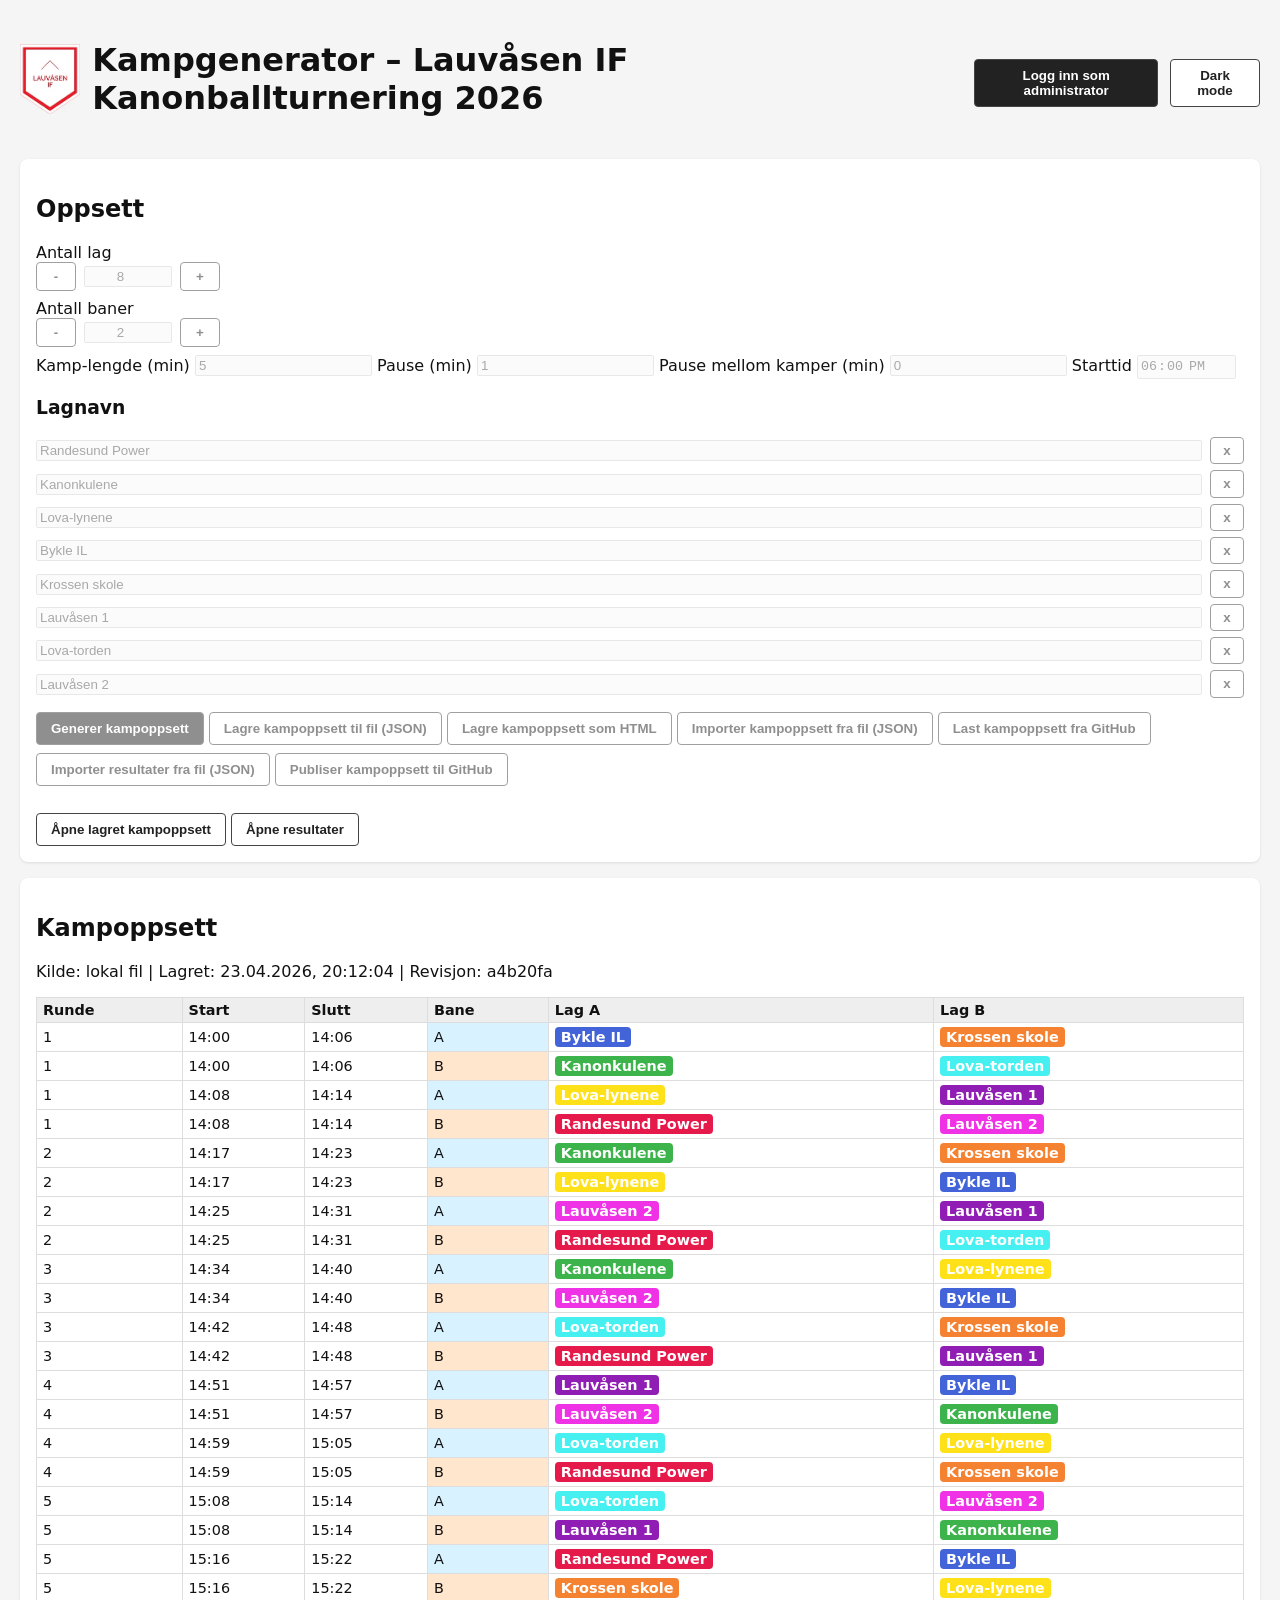
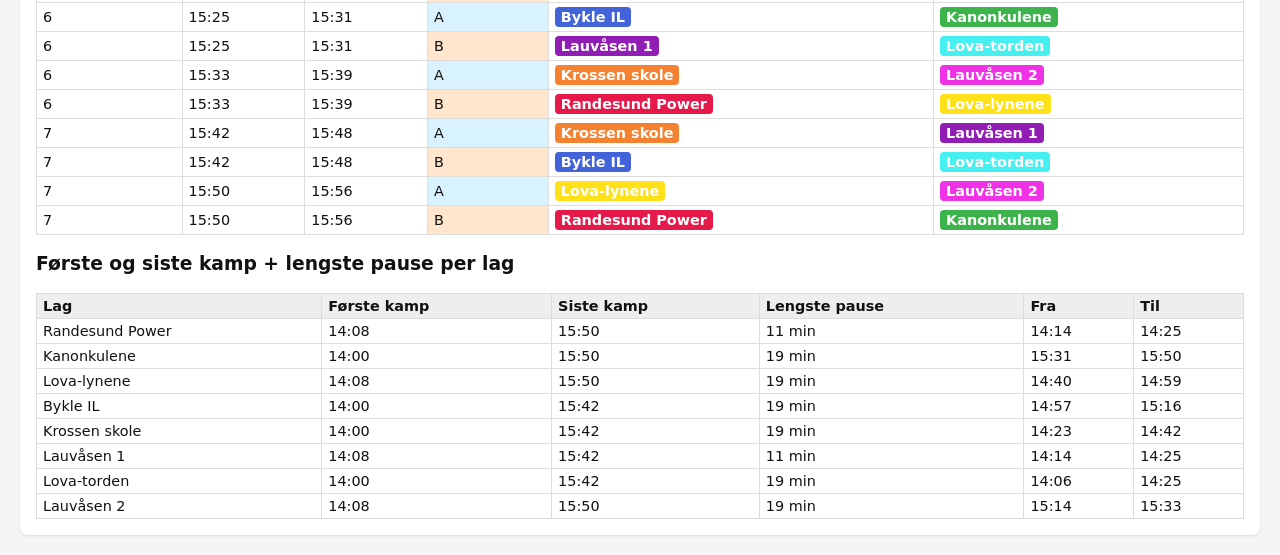
==== commit c84a4050: "Initial commit med alle filer" ====
--- a/index.html
+++ b/index.html
@@ -63,6 +63,10 @@
 
     <button onclick="importScheduleFromFile()" class="adminAction secondary">
       Importer kampoppsett fra fil (JSON)
+    </button>
+
+    <button onclick="importScheduleFromGitHub()" class="adminAction secondary">
+      Last kampoppsett fra GitHub
     </button>
 
     <button onclick="importResultsFromFile()" class="adminAction secondary">
@@ -294,7 +298,10 @@
       renderLongestBreakTable(schedule, teams);
     }
 
-    window.handleScheduleImported = applyScheduleToIndex;
+    window.handleScheduleImported = (data, source = "lokal") => {
+      applyScheduleToIndex(data);
+      updateScheduleSourceStatus(data, source);
+    };
 
     openPublishModalBtn.addEventListener("click", () => {
       publishModalOverlay.classList.add("open");
